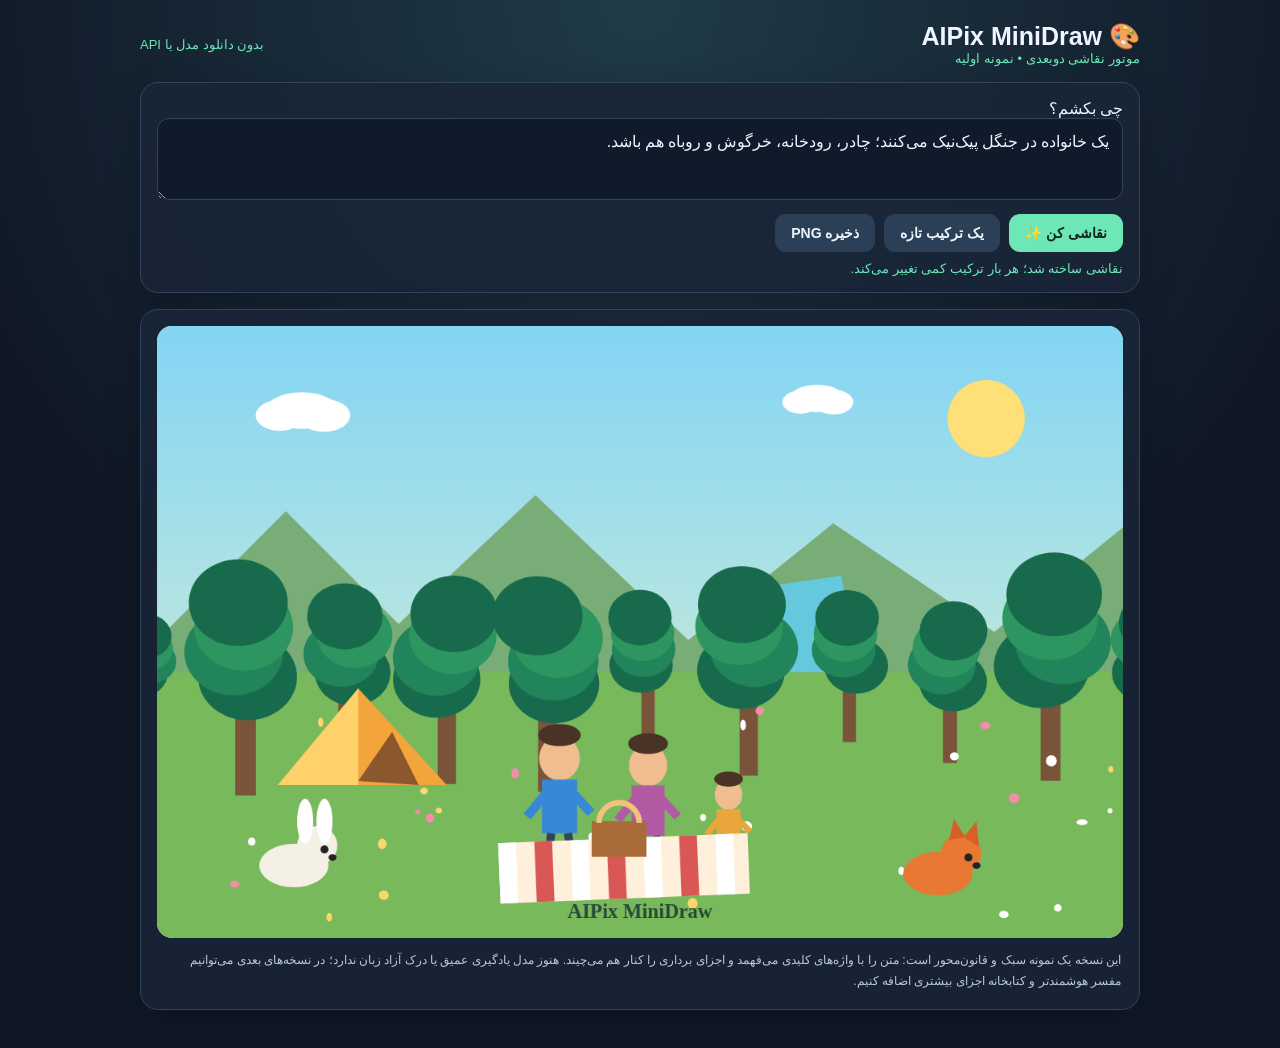
==== minidraw/index.html @ 2911e8b8 "Add AIPix MiniDraw 2D drawing prototype" ====
<!doctype html>
<html lang="fa" dir="rtl">
<head>
<meta charset="utf-8"><meta name="viewport" content="width=device-width,initial-scale=1">
<title>AIPix MiniDraw</title>
<style>
:root{color-scheme:dark;--bg:#101827;--panel:#192638;--line:#30445b;--mint:#6ee7b7;--ink:#eef5ff}
*{box-sizing:border-box}body{margin:0;background:radial-gradient(circle at top,#203b48,#101827 58%);color:var(--ink);font-family:Tahoma,Arial,sans-serif;padding:22px}
main{max-width:1000px;margin:auto}.top{display:flex;justify-content:space-between;align-items:center;gap:12px;flex-wrap:wrap}h1{font-size:25px;margin:0}.tag{color:var(--mint);font-size:13px}
.panel{background:#192638dd;border:1px solid var(--line);border-radius:18px;padding:16px;margin:16px 0;box-shadow:0 12px 35px #0003}
textarea{width:100%;min-height:82px;resize:vertical;background:#0f1b2a;color:var(--ink);border:1px solid var(--line);border-radius:12px;padding:13px;font:16px Tahoma}
.actions{display:flex;gap:9px;flex-wrap:wrap;margin-top:10px}button{border:0;border-radius:11px;padding:11px 16px;font-weight:bold;font-size:14px;cursor:pointer;background:var(--mint);color:#10251f}button.secondary{background:#2b4057;color:var(--ink)}button:active{transform:scale(.98)}
.stage{background:#eaf5ec;border-radius:15px;overflow:hidden;line-height:0}canvas{display:block;width:100%;height:auto}
.note{color:#b8c9d9;font-size:12px;line-height:1.8;margin:12px 2px 0}.status{color:var(--mint);font-size:13px;margin-top:9px}
</style></head>
<body><main>
<div class="top"><div><h1>🎨 AIPix MiniDraw</h1><div class="tag">موتور نقاشی دوبعدی • نمونه اولیه</div></div><div class="tag">بدون دانلود مدل یا API</div></div>
<section class="panel">
<label for="prompt">چی بکشم؟</label>
<textarea id="prompt">یک خانواده در جنگل پیک‌نیک می‌کنند؛ چادر، رودخانه، خرگوش و روباه هم باشد.</textarea>
<div class="actions"><button id="draw">نقاشی کن ✨</button><button class="secondary" id="random">یک ترکیب تازه</button><button class="secondary" id="save">ذخیره PNG</button></div>
<div class="status" id="status">آماده نقاشی</div>
</section>
<section class="panel"><div class="stage"><canvas id="art" width="1200" height="760" aria-label="تصویر ساخته شده"></canvas></div><p class="note">این نسخه یک نمونه سبک و قانون‌محور است: متن را با واژه‌های کلیدی می‌فهمد و اجزای برداری را کنار هم می‌چیند. هنوز مدل یادگیری عمیق یا درک آزاد زبان ندارد؛ در نسخه‌های بعدی می‌توانیم مفسر هوشمندتر و کتابخانه اجزای بیشتری اضافه کنیم.</p></section>
</main>
<script>
const c=document.getElementById('art'),x=c.getContext('2d'),statusEl=document.getElementById('status');
let seed=7;function rnd(){seed=(seed*1664525+1013904223)>>>0;return seed/4294967296}
function ellipse(cx,cy,rx,ry,color){x.fillStyle=color;x.beginPath();x.ellipse(cx,cy,rx,ry,0,0,Math.PI*2);x.fill()}
function path(points,color){x.fillStyle=color;x.beginPath();x.moveTo(...points[0]);for(let i=1;i<points.length;i++)x.lineTo(...points[i]);x.closePath();x.fill()}
function tree(px,py,s){x.save();x.translate(px,py);x.fillStyle='#79543a';x.fillRect(-10*s,-5*s,20*s,95*s);for(let i=0;i<4;i++){ellipse((rnd()-.5)*25*s,-25*s-i*24*s,48*s,42*s,['#176b4c','#21845a','#2d9560'][i%3])}x.restore()}
function cloud(px,py,s){ellipse(px,py,38*s,19*s,'#fff');ellipse(px-23*s,py+5*s,25*s,16*s,'#fff');ellipse(px+23*s,py+5*s,27*s,17*s,'#fff')}
function animal(px,py,kind){x.save();x.translate(px,py);let fox=kind==='fox',fur=fox?'#e97832':'#f4f0e6';ellipse(0,0,43,27,fur);ellipse(29,-25,25,24,fur);if(fox){path([[14,-42],[20,-68],[34,-45]],'#d95e27');path([[32,-45],[48,-65],[51,-34]],'#d95e27')}else{ellipse(14,-55,10,28,'#fff');ellipse(38,-55,10,28,'#fff')}ellipse(38,-20,5,5,'#222');ellipse(48,-10,5,4,'#222');x.restore()}
function person(px,py,shirt,scale){x.save();x.translate(px,py);x.scale(scale,scale);ellipse(0,-55,22,24,'#f0bd91');ellipse(0,-80,23,12,'#493326');x.fillStyle=shirt;x.fillRect(-19,-32,38,58);x.strokeStyle=shirt;x.lineWidth=10;x.beginPath();x.moveTo(-12,-20);x.lineTo(-35,8);x.moveTo(12,-20);x.lineTo(34,4);x.stroke();x.strokeStyle='#34445d';x.lineWidth=9;x.beginPath();x.moveTo(-9,26);x.lineTo(-13,58);x.moveTo(9,26);x.lineTo(15,58);x.stroke();x.restore()}
function tent(px,py){path([[px-100,py],[px,py-120],[px+110,py]],'#f3a43b');path([[px-100,py],[px,py-120],[px,py]],'#ffd16a');path([[px,py-5],[px+42,py-66],[px+75,py]],'#8b572f')}
function drawScene(prompt){seed++;let p=prompt.toLowerCase();let forest=!p.includes('شهر')&&!p.includes('خانه');let hasFox=p.includes('روباه')||p.includes('حیوان')||p.includes('جنگل');let hasRabbit=p.includes('خرگوش')||p.includes('حیوان')||p.includes('جنگل');let hasTent=p.includes('چادر')||p.includes('کمپ')||p.includes('جنگل');let hasRiver=p.includes('رود')||p.includes('آب')||p.includes('جنگل');x.clearRect(0,0,1200,760);
let sky=x.createLinearGradient(0,0,0,760);sky.addColorStop(0,'#83d5f4');sky.addColorStop(1,'#e9f5cf');x.fillStyle=sky;x.fillRect(0,0,1200,760);cloud(180,105,1.2);cloud(820,90,.9);ellipse(1030,115,48,48,'#ffdf78');
path([[0,390],[160,230],[300,370],[470,210],[660,390],[840,245],[1040,380],[1200,250],[1200,760],[0,760]],'#78ad77');
if(hasRiver){path([[710,330],[850,310],[930,760],[560,760]],'#65c8dc');x.strokeStyle='#d9fbff';x.lineWidth=9;x.beginPath();x.moveTo(730,430);x.quadraticCurveTo(790,510,700,590);x.stroke()}
x.fillStyle='#78b95c';x.fillRect(0,430,1200,330);
for(let i=0;i<11;i++)tree(i*125-15,440+(rnd()*35),.65+rnd()*.65);
for(let i=0;i<34;i++){let px=rnd()*1200,py=475+rnd()*260;ellipse(px,py,3+rnd()*4,3+rnd()*4,['#fff','#ffd66e','#f28eaa'][i%3])}
if(hasTent)tent(250,570);
if(p.includes('خانواده')||p.includes('آدم')||p.includes('پیک')||p.includes('کمپ')||p.includes('جنگل')){person(500,600,'#3988d8',1.15);person(610,605,'#b35aa5',1.08);person(710,625,'#e9a63c',.78)}
// picnic blanket and basket
x.save();x.translate(580,670);x.rotate(-.04);x.fillStyle='#fff0dc';x.fillRect(-155,-34,310,75);for(let i=0;i<7;i++){x.fillStyle=i%2?'#d95755':'#fff';x.fillRect(-155+i*45,-34,22,75)}x.restore();
x.fillStyle='#a96b37';x.fillRect(540,615,68,44);x.strokeStyle='#f1c27c';x.lineWidth=7;x.beginPath();x.arc(574,617,25,Math.PI,0);x.stroke();
if(hasRabbit)animal(170,670,'rabbit');if(hasFox)animal(970,680,'fox');
if(p.includes('پرنده')||forest){ellipse(1040,250,22,15,'#3b8fc8');ellipse(1056,245,12,12,'#3b8fc8');path([[1064,245],[1083,250],[1065,254]],'#f5b84b')}
x.fillStyle='#294a38';x.font='bold 25px Tahoma';x.textAlign='center';x.fillText('AIPix MiniDraw',600,735);
statusEl.textContent='نقاشی ساخته شد؛ هر بار ترکیب کمی تغییر می‌کند.'}
document.getElementById('draw').onclick=()=>drawScene(document.getElementById('prompt').value);
document.getElementById('random').onclick=()=>{document.getElementById('prompt').value=['یک پیک‌نیک در جنگل با خرگوش و روباه','کمپ خانوادگی کنار رودخانه با چادر و پرنده‌ها','یک روز آفتابی در جنگل با حیوانات مهربان'][Math.floor(Math.random()*3)];drawScene(document.getElementById('prompt').value)};
document.getElementById('save').onclick=()=>{let a=document.createElement('a');a.download='aipix-minidraw.png';a.href=c.toDataURL('image/png');a.click()};
drawScene(document.getElementById('prompt').value);
</script></body></html>
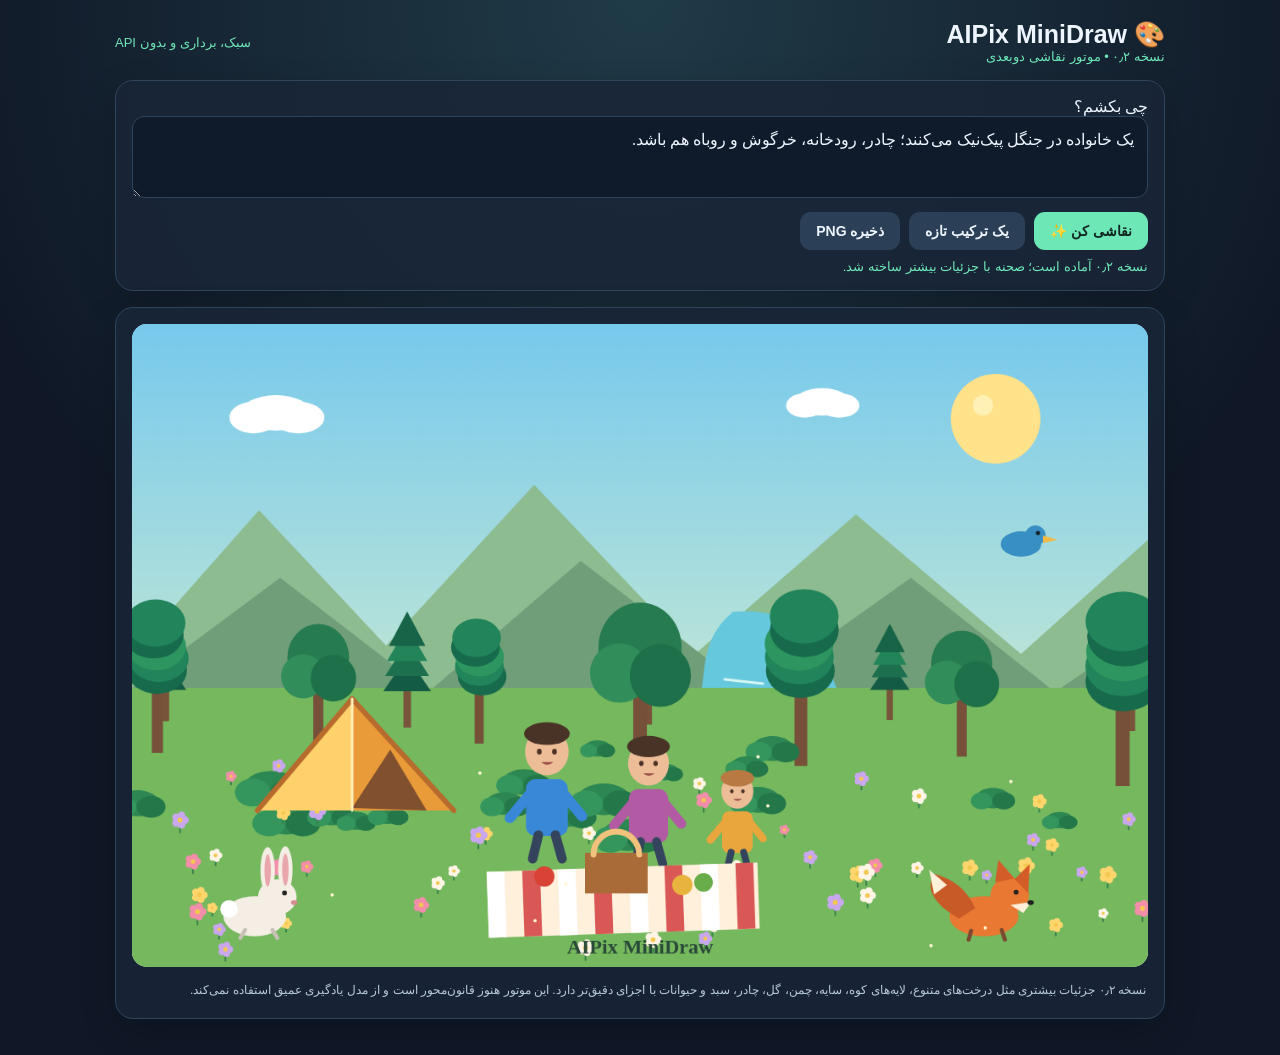
==== commit 57d37680: "Improve MiniDraw scene detail and vector assets" ====
--- a/minidraw/index.html
+++ b/minidraw/index.html
@@ -2,55 +2,65 @@
 <html lang="fa" dir="rtl">
 <head>
 <meta charset="utf-8"><meta name="viewport" content="width=device-width,initial-scale=1">
-<title>AIPix MiniDraw</title>
+<title>AIPix MiniDraw 0.2</title>
 <style>
-:root{color-scheme:dark;--bg:#101827;--panel:#192638;--line:#30445b;--mint:#6ee7b7;--ink:#eef5ff}
-*{box-sizing:border-box}body{margin:0;background:radial-gradient(circle at top,#203b48,#101827 58%);color:var(--ink);font-family:Tahoma,Arial,sans-serif;padding:22px}
-main{max-width:1000px;margin:auto}.top{display:flex;justify-content:space-between;align-items:center;gap:12px;flex-wrap:wrap}h1{font-size:25px;margin:0}.tag{color:var(--mint);font-size:13px}
+:root{color-scheme:dark;--panel:#192638;--line:#30445b;--mint:#6ee7b7;--ink:#eef5ff}
+*{box-sizing:border-box}body{margin:0;background:radial-gradient(circle at top,#203b48,#101827 58%);color:var(--ink);font-family:Tahoma,Arial,sans-serif;padding:20px}
+main{max-width:1050px;margin:auto}.top{display:flex;justify-content:space-between;align-items:center;gap:12px;flex-wrap:wrap}h1{font-size:25px;margin:0}.tag{color:var(--mint);font-size:13px}
 .panel{background:#192638dd;border:1px solid var(--line);border-radius:18px;padding:16px;margin:16px 0;box-shadow:0 12px 35px #0003}
 textarea{width:100%;min-height:82px;resize:vertical;background:#0f1b2a;color:var(--ink);border:1px solid var(--line);border-radius:12px;padding:13px;font:16px Tahoma}
 .actions{display:flex;gap:9px;flex-wrap:wrap;margin-top:10px}button{border:0;border-radius:11px;padding:11px 16px;font-weight:bold;font-size:14px;cursor:pointer;background:var(--mint);color:#10251f}button.secondary{background:#2b4057;color:var(--ink)}button:active{transform:scale(.98)}
-.stage{background:#eaf5ec;border-radius:15px;overflow:hidden;line-height:0}canvas{display:block;width:100%;height:auto}
-.note{color:#b8c9d9;font-size:12px;line-height:1.8;margin:12px 2px 0}.status{color:var(--mint);font-size:13px;margin-top:9px}
+.stage{background:#dff2e8;border-radius:15px;overflow:hidden;line-height:0}canvas{display:block;width:100%;height:auto}
+.note{color:#b8c9d9;font-size:12px;line-height:1.9;margin:12px 2px 0}.status{color:var(--mint);font-size:13px;margin-top:9px}
 </style></head>
 <body><main>
-<div class="top"><div><h1>🎨 AIPix MiniDraw</h1><div class="tag">موتور نقاشی دوبعدی • نمونه اولیه</div></div><div class="tag">بدون دانلود مدل یا API</div></div>
+<div class="top"><div><h1>🎨 AIPix MiniDraw</h1><div class="tag">نسخه ۰٫۲ • موتور نقاشی دوبعدی</div></div><div class="tag">سبک، برداری و بدون API</div></div>
 <section class="panel">
 <label for="prompt">چی بکشم؟</label>
 <textarea id="prompt">یک خانواده در جنگل پیک‌نیک می‌کنند؛ چادر، رودخانه، خرگوش و روباه هم باشد.</textarea>
 <div class="actions"><button id="draw">نقاشی کن ✨</button><button class="secondary" id="random">یک ترکیب تازه</button><button class="secondary" id="save">ذخیره PNG</button></div>
 <div class="status" id="status">آماده نقاشی</div>
 </section>
-<section class="panel"><div class="stage"><canvas id="art" width="1200" height="760" aria-label="تصویر ساخته شده"></canvas></div><p class="note">این نسخه یک نمونه سبک و قانون‌محور است: متن را با واژه‌های کلیدی می‌فهمد و اجزای برداری را کنار هم می‌چیند. هنوز مدل یادگیری عمیق یا درک آزاد زبان ندارد؛ در نسخه‌های بعدی می‌توانیم مفسر هوشمندتر و کتابخانه اجزای بیشتری اضافه کنیم.</p></section>
+<section class="panel"><div class="stage"><canvas id="art" width="1200" height="760" aria-label="تصویر ساخته شده"></canvas></div><p class="note">نسخه ۰٫۲ جزئیات بیشتری مثل درخت‌های متنوع، لایه‌های کوه، سایه، چمن، گل، چادر، سبد و حیوانات با اجزای دقیق‌تر دارد. این موتور هنوز قانون‌محور است و از مدل یادگیری عمیق استفاده نمی‌کند.</p></section>
 </main>
 <script>
-const c=document.getElementById('art'),x=c.getContext('2d'),statusEl=document.getElementById('status');
-let seed=7;function rnd(){seed=(seed*1664525+1013904223)>>>0;return seed/4294967296}
-function ellipse(cx,cy,rx,ry,color){x.fillStyle=color;x.beginPath();x.ellipse(cx,cy,rx,ry,0,0,Math.PI*2);x.fill()}
-function path(points,color){x.fillStyle=color;x.beginPath();x.moveTo(...points[0]);for(let i=1;i<points.length;i++)x.lineTo(...points[i]);x.closePath();x.fill()}
-function tree(px,py,s){x.save();x.translate(px,py);x.fillStyle='#79543a';x.fillRect(-10*s,-5*s,20*s,95*s);for(let i=0;i<4;i++){ellipse((rnd()-.5)*25*s,-25*s-i*24*s,48*s,42*s,['#176b4c','#21845a','#2d9560'][i%3])}x.restore()}
-function cloud(px,py,s){ellipse(px,py,38*s,19*s,'#fff');ellipse(px-23*s,py+5*s,25*s,16*s,'#fff');ellipse(px+23*s,py+5*s,27*s,17*s,'#fff')}
-function animal(px,py,kind){x.save();x.translate(px,py);let fox=kind==='fox',fur=fox?'#e97832':'#f4f0e6';ellipse(0,0,43,27,fur);ellipse(29,-25,25,24,fur);if(fox){path([[14,-42],[20,-68],[34,-45]],'#d95e27');path([[32,-45],[48,-65],[51,-34]],'#d95e27')}else{ellipse(14,-55,10,28,'#fff');ellipse(38,-55,10,28,'#fff')}ellipse(38,-20,5,5,'#222');ellipse(48,-10,5,4,'#222');x.restore()}
-function person(px,py,shirt,scale){x.save();x.translate(px,py);x.scale(scale,scale);ellipse(0,-55,22,24,'#f0bd91');ellipse(0,-80,23,12,'#493326');x.fillStyle=shirt;x.fillRect(-19,-32,38,58);x.strokeStyle=shirt;x.lineWidth=10;x.beginPath();x.moveTo(-12,-20);x.lineTo(-35,8);x.moveTo(12,-20);x.lineTo(34,4);x.stroke();x.strokeStyle='#34445d';x.lineWidth=9;x.beginPath();x.moveTo(-9,26);x.lineTo(-13,58);x.moveTo(9,26);x.lineTo(15,58);x.stroke();x.restore()}
-function tent(px,py){path([[px-100,py],[px,py-120],[px+110,py]],'#f3a43b');path([[px-100,py],[px,py-120],[px,py]],'#ffd16a');path([[px,py-5],[px+42,py-66],[px+75,py]],'#8b572f')}
-function drawScene(prompt){seed++;let p=prompt.toLowerCase();let forest=!p.includes('شهر')&&!p.includes('خانه');let hasFox=p.includes('روباه')||p.includes('حیوان')||p.includes('جنگل');let hasRabbit=p.includes('خرگوش')||p.includes('حیوان')||p.includes('جنگل');let hasTent=p.includes('چادر')||p.includes('کمپ')||p.includes('جنگل');let hasRiver=p.includes('رود')||p.includes('آب')||p.includes('جنگل');x.clearRect(0,0,1200,760);
-let sky=x.createLinearGradient(0,0,0,760);sky.addColorStop(0,'#83d5f4');sky.addColorStop(1,'#e9f5cf');x.fillStyle=sky;x.fillRect(0,0,1200,760);cloud(180,105,1.2);cloud(820,90,.9);ellipse(1030,115,48,48,'#ffdf78');
-path([[0,390],[160,230],[300,370],[470,210],[660,390],[840,245],[1040,380],[1200,250],[1200,760],[0,760]],'#78ad77');
-if(hasRiver){path([[710,330],[850,310],[930,760],[560,760]],'#65c8dc');x.strokeStyle='#d9fbff';x.lineWidth=9;x.beginPath();x.moveTo(730,430);x.quadraticCurveTo(790,510,700,590);x.stroke()}
-x.fillStyle='#78b95c';x.fillRect(0,430,1200,330);
-for(let i=0;i<11;i++)tree(i*125-15,440+(rnd()*35),.65+rnd()*.65);
-for(let i=0;i<34;i++){let px=rnd()*1200,py=475+rnd()*260;ellipse(px,py,3+rnd()*4,3+rnd()*4,['#fff','#ffd66e','#f28eaa'][i%3])}
-if(hasTent)tent(250,570);
-if(p.includes('خانواده')||p.includes('آدم')||p.includes('پیک')||p.includes('کمپ')||p.includes('جنگل')){person(500,600,'#3988d8',1.15);person(610,605,'#b35aa5',1.08);person(710,625,'#e9a63c',.78)}
-// picnic blanket and basket
-x.save();x.translate(580,670);x.rotate(-.04);x.fillStyle='#fff0dc';x.fillRect(-155,-34,310,75);for(let i=0;i<7;i++){x.fillStyle=i%2?'#d95755':'#fff';x.fillRect(-155+i*45,-34,22,75)}x.restore();
-x.fillStyle='#a96b37';x.fillRect(540,615,68,44);x.strokeStyle='#f1c27c';x.lineWidth=7;x.beginPath();x.arc(574,617,25,Math.PI,0);x.stroke();
-if(hasRabbit)animal(170,670,'rabbit');if(hasFox)animal(970,680,'fox');
-if(p.includes('پرنده')||forest){ellipse(1040,250,22,15,'#3b8fc8');ellipse(1056,245,12,12,'#3b8fc8');path([[1064,245],[1083,250],[1065,254]],'#f5b84b')}
-x.fillStyle='#294a38';x.font='bold 25px Tahoma';x.textAlign='center';x.fillText('AIPix MiniDraw',600,735);
-statusEl.textContent='نقاشی ساخته شد؛ هر بار ترکیب کمی تغییر می‌کند.'}
+const c=document.getElementById('art'),g=c.getContext('2d'),statusEl=document.getElementById('status');
+let seed=13;function rnd(){seed=(seed*1664525+1013904223)>>>0;return seed/4294967296}
+function oval(px,py,rx,ry,color){g.fillStyle=color;g.beginPath();g.ellipse(px,py,rx,ry,0,0,Math.PI*2);g.fill()}
+function poly(points,color){g.fillStyle=color;g.beginPath();g.moveTo(...points[0]);for(let i=1;i<points.length;i++)g.lineTo(...points[i]);g.closePath();g.fill()}
+function curve(color,draw){g.beginPath();draw();g.fillStyle=color;g.fill()}
+function line(points,color,width=3){g.beginPath();g.moveTo(...points[0]);for(let i=1;i<points.length;i++)g.lineTo(...points[i]);g.strokeStyle=color;g.lineWidth=width;g.lineCap='round';g.lineJoin='round';g.stroke()}
+function cloud(px,py,s){oval(px,py,38*s,19*s,'#fff');oval(px-24*s,py+5*s,26*s,17*s,'#fff');oval(px+24*s,py+5*s,28*s,17*s,'#fff')}
+function leafyTree(px,py,s,variant){g.save();g.translate(px,py);g.fillStyle='#765039';g.fillRect(-8*s,-4*s,16*s,95*s);if(variant%2===0){for(let k=0;k<5;k++){oval((rnd()-.5)*15*s,-28*s-k*17*s,43*s,34*s,['#176b4c','#21845a','#2d9560'][k%3])}}else{oval(0,-58*s,49*s,53*s,'#267b50');oval(-24*s,-28*s,35*s,35*s,'#318d59');oval(24*s,-25*s,36*s,37*s,'#1d7049')}g.restore()}
+function pine(px,py,s){g.save();g.translate(px,py);g.fillStyle='#79543a';g.fillRect(-6*s,5*s,12*s,65*s);for(let k=0;k<4;k++)poly([[-38*s+k*3*s,12*s-k*24*s],[0,-43*s-k*24*s],[38*s-k*3*s,12*s-k*24*s]],['#145b45','#1c704e','#23845a','#176448'][k]);g.restore()}
+function bush(px,py,s){oval(px,py,30*s,18*s,'#2d8753');oval(px-20*s,py+5*s,19*s,15*s,'#35965d');oval(px+19*s,py+5*s,20*s,15*s,'#247749')}
+function flower(px,py,s,col){line([[px,py],[px,py+13*s]],'#39834c',2);for(let k=0;k<5;k++){let a=k*Math.PI*2/5;oval(px+Math.cos(a)*5*s,py+Math.sin(a)*5*s,4*s,4*s,col)}oval(px,py,2.5*s,2.5*s,'#f4c84f')}
+function tent(px,py,s){g.save();g.translate(px,py);g.scale(s,s);poly([[-112,0],[0,-132],[120,0]],'#e99a39');poly([[-112,0],[0,-132],[0,0]],'#ffd16b');poly([[0,-3],[45,-72],[88,0]],'#81502f');line([[-112,0],[0,-132],[120,0]],'#b76b2c',6);line([[0,-132],[0,0]],'#fff0bd',3);g.restore()}
+function person(px,ground,shirt,scale,hat){g.save();g.translate(px,ground);g.scale(scale,scale);oval(0,-113,23,25,'#edbd98');oval(0,-132,24,12,hat||'#493326');oval(-8,-113,2.5,3,'#493326');oval(8,-113,2.5,3,'#493326');curve('#9a5149',()=>{g.moveTo(-6,-102);g.quadraticCurveTo(0,-96,7,-102);g.lineTo(-6,-102)});g.fillStyle=shirt;g.beginPath();g.roundRect(-22,-84,44,60,10);g.fill();line([[-14,-73],[-39,-43]],shirt,11);line([[14,-73],[37,-45]],shirt,11);line([[-9,-25],[-15,0]],'#34445d',10);line([[9,-25],[16,0]],'#34445d',10);g.restore()}
+function rabbit(px,py,s){g.save();g.translate(px,py);g.scale(s,s);oval(0,0,39,25,'#f4eee4');oval(28,-24,24,22,'#f4eee4');oval(16,-57,9,29,'#f4eee4');oval(38,-58,9,29,'#f4eee4');oval(16,-57,4,20,'#e9a6ad');oval(38,-58,4,20,'#e9a6ad');oval(37,-29,3,3,'#252525');oval(49,-17,4,3,'#d68b91');oval(-32,-9,11,11,'#fff');line([[-12,17],[-18,27]],'#c9c1b8',5);line([[22,17],[28,27]],'#c9c1b8',5);g.restore()}
+function fox(px,py,s){g.save();g.translate(px,py);g.scale(s,s);oval(-4,0,43,25,'#e97832');curve('#c85a27',()=>{g.moveTo(-35,3);g.quadraticCurveTo(-83,-25,-66,-53);g.quadraticCurveTo(-29,-43,-15,-10)});poly([[-50,-39],[-72,-58],[-66,-27]],'#fff0d9');oval(28,-26,24,22,'#e97832');poly([[10,-42],[14,-70],[34,-47]],'#d45c28');poly([[34,-46],[53,-65],[51,-29]],'#d45c28');poly([[29,-14],[55,-18],[45,-4]],'#fff0d9');oval(36,-30,3,3,'#222');oval(54,-17,4,3,'#222');line([[-20,18],[-23,29]],'#7a492f',5);line([[18,17],[22,29]],'#7a492f',5);g.restore()}
+function bird(px,py,s){g.save();g.translate(px,py);g.scale(s,s);oval(0,0,24,15,'#388fc3');oval(17,-10,12,12,'#388fc3');poly([[26,-10],[43,-5],[26,-1]],'#f4b844');oval(20,-13,2.5,2.5,'#17212a');g.restore()}
+function drawScene(prompt){seed++;const p=prompt.toLowerCase();const forest=/جنگل|درخت|کمپ|پیک.?نیک/.test(p);const animals=/حیوان|خرگوش|روباه|آهو/.test(p)||forest;const hasFox=/روباه|حیوان/.test(p)||forest;const hasRabbit=/خرگوش|حیوان/.test(p)||forest;const hasTent=/چادر|کمپ|جنگل/.test(p);const hasRiver=/رود|آب|کنار رود|جنگل/.test(p);const hasPeople=/خانواده|آدم|پیک|کمپ|جنگل/.test(p);
+g.clearRect(0,0,1200,760);
+let sky=g.createLinearGradient(0,0,0,760);sky.addColorStop(0,'#77c9ed');sky.addColorStop(.62,'#c5e9d5');sky.addColorStop(1,'#eaf0c7');g.fillStyle=sky;g.fillRect(0,0,1200,760);
+oval(1020,112,53,53,'#ffe28a');oval(1005,96,12,12,'#fff0b5');cloud(170,105,1.1);cloud(815,92,.85);
+poly([[0,390],[150,220],[300,380],[475,190],[665,390],[855,225],[1050,390],[1200,255],[1200,760],[0,760]],'#8ebc91');
+poly([[0,430],[175,300],[350,435],[530,280],[730,435],[920,300],[1090,435],[1200,360],[1200,760],[0,760]],'#6f9e79');
+if(hasRiver){curve('#66c8dc',()=>{g.moveTo(710,340);g.bezierCurveTo(850,330,805,465,900,520);g.bezierCurveTo(980,590,850,680,950,760);g.lineTo(565,760);g.bezierCurveTo(630,650,520,575,635,500);g.bezierCurveTo(700,450,650,390,710,340)});for(let i=0;i<8;i++){let yy=420+i*43;line([[700+(i%3)*35,yy],[745+(i%3)*35,yy+5]],'#d5f8f4',3)}}
+g.fillStyle='#75b85e';g.fillRect(0,430,1200,330);
+for(let i=0;i<5;i++)pine(i*285+40,425,.55+rnd()*.35);
+for(let i=0;i<7;i++)leafyTree(i*190+30,430+rnd()*25,.65+rnd()*.45,i);
+for(let i=0;i<18;i++)bush(rnd()*1200,500+rnd()*130,.5+rnd()*.65);
+for(let i=0;i<65;i++)flower(rnd()*1200,520+rnd()*220,.65+rnd()*.6,['#fff5e7','#ffd66e','#f28eaa','#c8a7ee'][i%4]);
+if(hasTent)tent(260,575,1);
+if(hasPeople){person(490,632,'#3988d8',1.12);person(610,638,'#b35aa5',1.05);person(715,645,'#e9a63c',.82,'#b87942')}
+if(p.includes('پیک')||forest){g.save();g.translate(580,678);g.rotate(-.035);g.fillStyle='#fff0dc';g.fillRect(-160,-36,320,78);for(let i=0;i<8;i++){g.fillStyle=i%2?'#d95755':'#fff';g.fillRect(-160+i*42,-36,21,78)}g.restore();g.fillStyle='#a96b37';g.fillRect(535,625,74,48);g.strokeStyle='#f1c27c';g.lineWidth=7;g.beginPath();g.arc(572,627,27,Math.PI,0);g.stroke();oval(487,653,12,12,'#d94335');oval(650,663,12,12,'#e8b43e');oval(675,660,11,11,'#69ad4b')}
+if(hasRabbit)rabbit(145,700,.95);if(hasFox)fox(1010,700,.95);bird(1050,260,1);
+for(let i=0;i<9;i++){let xx=rnd()*1200,yy=455+rnd()*280;oval(xx,yy,2,2,'#fff6d4')}
+g.fillStyle='#294a38';g.font='bold 24px Tahoma';g.textAlign='center';g.fillText('AIPix MiniDraw',600,744);
+statusEl.textContent='نسخه ۰٫۲ آماده است؛ صحنه با جزئیات بیشتر ساخته شد.'}
 document.getElementById('draw').onclick=()=>drawScene(document.getElementById('prompt').value);
 document.getElementById('random').onclick=()=>{document.getElementById('prompt').value=['یک پیک‌نیک در جنگل با خرگوش و روباه','کمپ خانوادگی کنار رودخانه با چادر و پرنده‌ها','یک روز آفتابی در جنگل با حیوانات مهربان'][Math.floor(Math.random()*3)];drawScene(document.getElementById('prompt').value)};
-document.getElementById('save').onclick=()=>{let a=document.createElement('a');a.download='aipix-minidraw.png';a.href=c.toDataURL('image/png');a.click()};
+document.getElementById('save').onclick=()=>{const a=document.createElement('a');a.download='aipix-minidraw.png';a.href=c.toDataURL('image/png');a.click()};
 drawScene(document.getElementById('prompt').value);
 </script></body></html>
